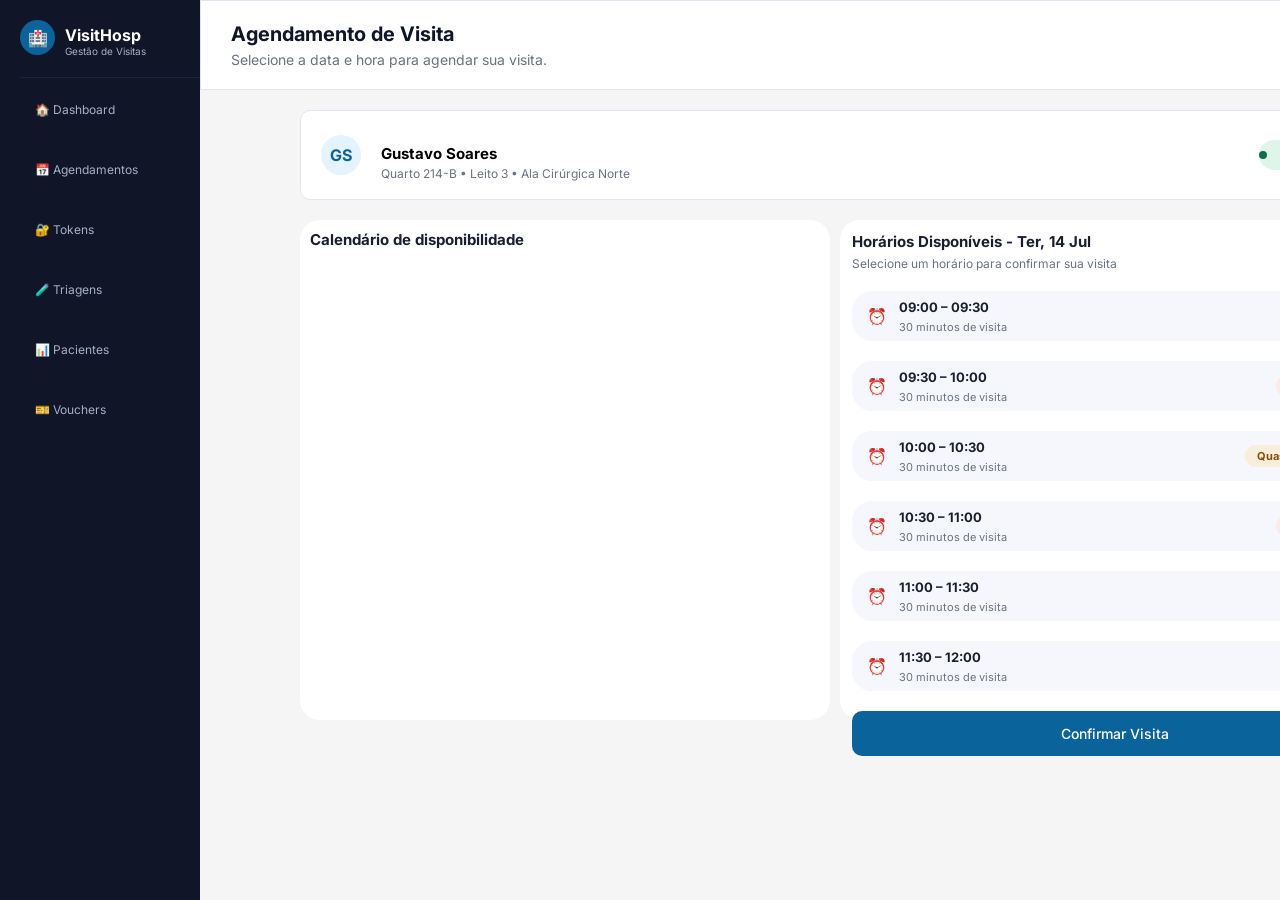
==== frontend/inicial.html @ 007fadff "início do frontend" ====
<!DOCTYPE html>
<html lang="en">
<head>
    <meta charset="UTF-8">
    <meta name="viewport" content="width=device-width, initial-scale=1.0">
    <title>Página de Entrada</title>
    <link rel="stylesheet" href="inicial.css">
        <link rel="preconnect" href="https://fonts.googleapis.com">
<link rel="preconnect" href="https://fonts.gstatic.com" crossorigin>
<link href="https://fonts.googleapis.com/css2?family=Inter:wght@400;500;600;700&display=swap" rel="stylesheet">
<script src="script.js" defer></script>
</head>
<body>
    <div id="page">
        <div class="menu">
            <div class="cabecalho-menu">
                <div class="logo">🏥</div>
                <div class="texts">
                    <h1>VisitHosp</h1>
                    <p>Gestão de Visitas</p>
                </div>
            </div>
            <hr class="line">
            <ul>
                <li><a href="dashboard.html">🏠 Dashboard</a></li>
                <li><a href="agendamentos.html">📅 Agendamentos</a></li>
                <li><a href="token.html">🔐 Tokens</a></li>
                <li><a href="relatorios.html">🧪 Triagens</a></li>
                <li><a href="pacientes.html">📊 Pacientes</a></li>
                <li><a href="vochers.html">🎫 Vouchers</a></li>
            </ul>
        </div>
        <div class="page-content">
            <header>
                <div class="header-title">
                    <h1>Agendamento de Visita</h1>
                    <p>Selecione a data e hora para agendar sua visita.</p>
                </div>
                <div class="header-actions">
                    <span>🔔</span>
                    <a href="" class="perfil-header">GS</a>
                </div>
            </header>
            <div class="info">
                <div class="perfil">GS</div>
                <div class="info-titles">
                    <h1>Gustavo Soares</h1>
                    <p>Quarto 214-B  •  Leito 3  •  Ala Cirúrgica Norte</p>
                </div>
                <div class="status-content">
                    <p class="status">Disponível</p>
                    <span class="circle"></span>
                </div>
            </div>
            <div class="agendamentos">
                <div class="callendar">
                    <h1>Calendário de disponibilidade</h1>
                </div>
                <div class="hours">
                    <h1>Horários Disponíveis - Ter, 14 Jul</h1>
                    <p>Selecione um horário para confirmar sua visita</p>
                    <div class="horarios-disponiveis">
                        <div class="style hor1">
                            <span>⏰</span>
                            <div class="info-horarios">
                                <h1>09:00 – 09:30</h1>
                                <p>30 minutos de visita</p>
                            </div>
                            <div class="status-hours">Livre</div>
                        </div>
                        <div class="style hor2">
                            <span>⏰</span>
                            <div class="info-horarios">
                                <h1>09:30 – 10:00</h1>
                                <p>30 minutos de visita</p>
                            </div>
                            <div class="status-hours-lotado">Lotado</div>
                        </div>
                        <div class="style hor3">
                            <span>⏰</span>
                            <div class="info-horarios">
                                <h1>10:00 – 10:30</h1>
                                <p>30 minutos de visita</p>
                            </div>
                            <div class="status-hours-quase">Quase cheio</div>
                        </div>
                        <div class="style hor4">
                            <span>⏰</span>
                            <div class="info-horarios">
                                <h1>10:30 – 11:00</h1>
                                <p>30 minutos de visita</p>
                            </div>
                            <div class="status-hours-lotado">Lotado</div>
                        </div>
                        <div class="style hor5">
                            <span>⏰</span>
                            <div class="info-horarios">
                                <h1>11:00 – 11:30</h1>
                                <p>30 minutos de visita</p>
                            </div>
                            <div class="status-hours">Livre</div>
                        </div>
                        <div class="style hor6">
                            <span>⏰</span>
                            <div class="info-horarios">
                                <h1>11:30 – 12:00</h1>
                                <p>30 minutos de visita</p>
                            </div>
                            <div class="status-hours">Livre</div>
                        </div>
                    </div>
                    <button id="confirma" onclick="confirmar()" class="btn-confirmar">Confirmar Visita</button>
                </div>
            </div>
        </div>
    </div>
</body>
</html>
---- frontend/inicial.css ----
*{
    margin: 0;
    padding: 0;
    box-sizing: border-box;
    font-family: 'Inter', sans-serif;
}

body{
    background-color: #F5F5F5;
}

.menu{
    background-color: #101628;
    width: 300px;
    height: 100vh;
}

#page{
    display: flex;
}

.logo{
    height: 35px;
    width: 35px;
    border-radius: 50%;
    background-color: #0B639C;
    display: flex;
    justify-content: center;
    align-items: center;
    font-size: 16px;
}



.cabecalho-menu{
    display: flex;
    padding: 20px;
}

.texts{
    display: flex;
    flex-direction: column;
    margin-left: 10px;
    margin-top: 5px;
}

.line {
    border: none;
    border-top: 1px solid #1A243D;
    width: 180px;
    margin-left: 20px;
}

.menu h1{
    color: #FFFFFF;
    font-size: 16px;
}

.menu p{
    font-size: 10px;
    color: #A6B0C4;
}
ul{
    margin-top: 20px;
    display: flex;
    flex-direction: column;
    gap: 40px;
    margin-left: 35px;
    list-style: none;
}

ul>li>a{
    text-decoration: none;
    color: #A6B0C4;
    font-size: 12px;
}

header{
    padding: 30px;
    display: flex;
    border: 1px solid #E0E5F2;
    justify-content: space-between;
    align-items: center;
    width: 1300px;
    background-color: #FFFFFF;
    height: 10vh;
}

.perfil-header{
    height: 40px;
    width: 40px;
    border-radius: 50%;
    background-color: #E5F2FF;
    position: relative;
    display: flex;
    justify-content: center;
    align-items: center;
    color: white;
    font-weight: bold;
    color: #0B639C;
    text-decoration: none;
    font-size: 10px;
}
.header-title{
    display: flex;
    flex-direction: column;
    gap: 5px;
}

.header-title h1{
    font-size: 20px;
    color: #101628;
}

.header-title p{
    font-size: 14px;
    color: #6B7280;
}

.header-actions{
    display: flex;
    gap: 10px;
    align-items: center;
    padding-right: 20px;
}

.agendamentos{
    display: flex;
}

.info{
    width: 1100px;
    height: 10vh;
    background-color: #FFFFFF;
    border: 1px solid #E0E5F2;
    display: flex;
    margin: auto;
    margin-top: 20px;
    align-items: center;
    border-radius: 10px;
}

.perfil{
    height: 40px;
    width: 40px;
    border-radius: 50%;
    background-color: #E5F2FF;
    position: relative;
    display: flex;
    justify-content: center;
    align-items: center;
    color: white;
    font-weight: bold;
    color: #0B639C;
    margin-left: 20px;
}

.info-titles{
    display: flex;
    flex-direction: column;
    gap: 3px;
    margin-left: 20px;
    margin-top: 15px;
}

.info-titles h1{
    font-size: 15px;
}

.info-titles p{
    font-size: 12px;
    color: #6B7280;
}

.status-content{
    display: flex;
    align-items: center;
    gap: 10px;
    margin-left: auto;
    margin-right: 20px;
}

.status{
    width: 120px;
    height: 30px;
    background-color: #E0F5EA;
    border-radius: 20px;
    text-align: center;
    color: #116E50;
    display: flex;
    justify-content: center;
    align-items: center;
    font-weight: bold;
    font-size: 14px;
}

.circle{
    width: 8px;
    height: 8px;
    border-radius: 50%;
    background-color: #116E50;
    position: absolute;
    margin-left: 10 px;
}

.callendar{
    margin-top: 20px;
    width: 530px;
    height: 500px;
    background-color: #FFFFFF;
    margin-left: 100px;
    border-radius: 20px;
}

.callendar h1{
    font-size: 15px;
    color: #1A1F2E;
    padding: 10px;
}
.hours{
    margin-top: 20px;
    width: 550px;
    height: 500px;
    background-color: #FFFFFF;
    margin-left: 10px;
    border-radius: 20px;
    padding: 12px;
}

.hours h1{
    font-size: 15px;
    color: #1A1F2E;
}

.hours p{
    font-size: 12px;
    color: #6B7280;
    margin-top: 5px;
}

.horarios-disponiveis{
    display: flex;
    flex-direction: column;
    gap: 20px;
    margin-top: 20px;
}

.style{
    width: 500px;
    height: 50px;
    background-color: #F5F7FC;
    border-radius: 20px;
    display: flex;
    align-items: center;
    padding: 0 15px;
    gap: 12px;
}

.info-horarios {
    display: flex;
    flex-direction: column;
    align-items: flex-start;
}

.info-horarios h1 {
    font-size: 13px;
}

.info-horarios p {
    font-size: 11px;
    color: #6B7280;
}

.status-hours {
    margin-left: auto;
    background-color: #E0F5EA;
    color: #116E50;
    font-size: 11px;
    padding: 4px 12px;
    font-weight: bold;
    border-radius: 20px;
}

.status-hours-lotado {
    margin-left: auto;
    background-color: #FCEBEB;
    color: #e24b4a;
    font-size: 11px;
    padding: 4px 12px;
    border-radius: 20px;
    font-weight: bold;
}

.status-hours-quase {
    margin-left: auto;
    background-color: #FAEEDA;
    color: #854F0B;
    font-size: 11px;
    padding: 4px 12px;
    border-radius: 20px;
    font-weight: bold;
}

.btn-confirmar {
    display: flex;
    justify-content: center;
    align-items: center;
    background-color: #0B639C;
    color: #FFFFFF;
    text-decoration: none;
    height: 45px;
    width: 100%;
    border-radius: 10px;
    margin-top: 20px;
    font-size: 14px;
    font-weight: 500;
    border: none;
}
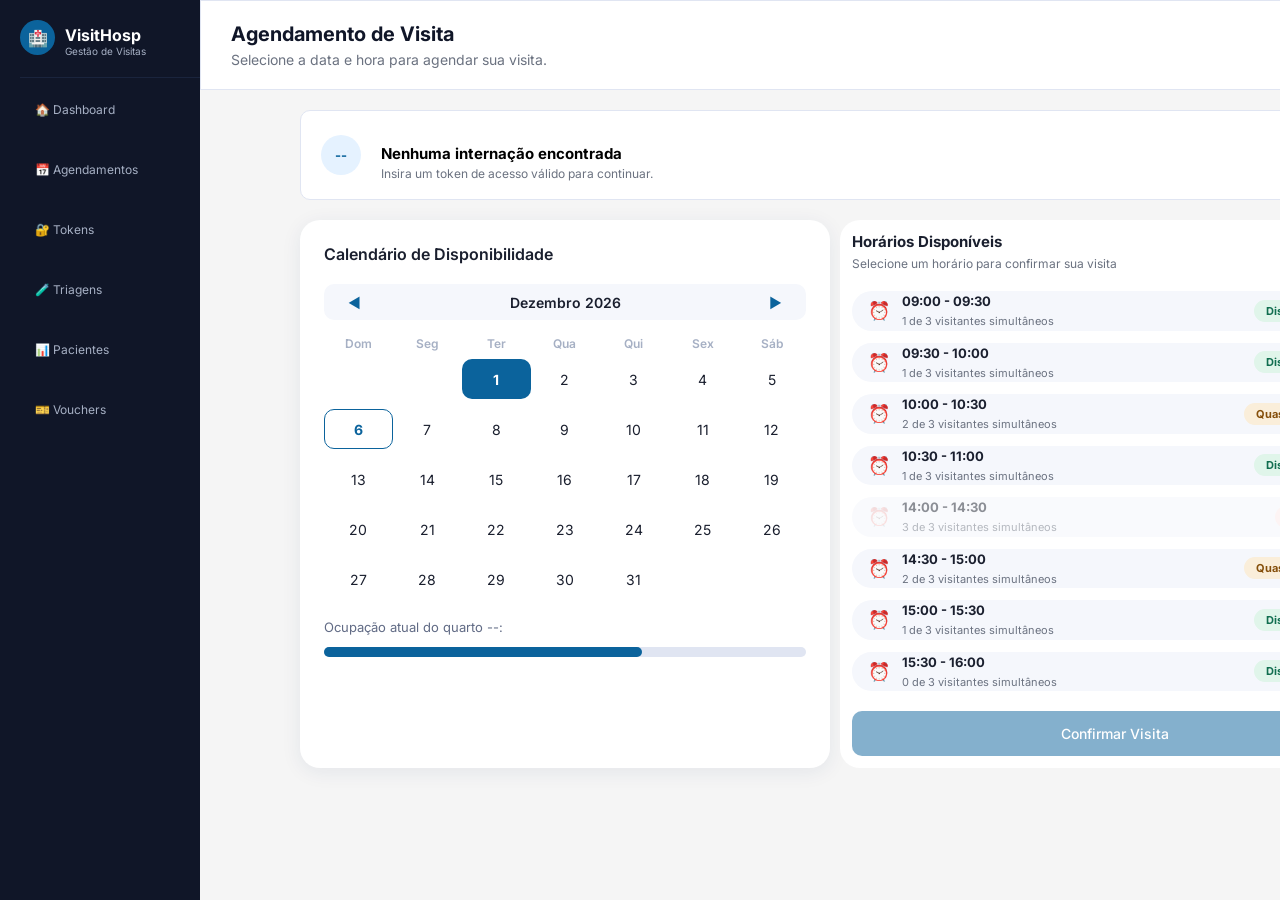
==== commit 134590f8: "update front apt" ====
--- a/frontend/inicial.html
+++ b/frontend/inicial.html
@@ -25,7 +25,7 @@
                 <li><a href="dashboard.html">🏠 Dashboard</a></li>
                 <li><a href="agendamentos.html">📅 Agendamentos</a></li>
                 <li><a href="token.html">🔐 Tokens</a></li>
-                <li><a href="relatorios.html">🧪 Triagens</a></li>
+                <li><a href="token.html">🧪 Triagens</a></li>
                 <li><a href="pacientes.html">📊 Pacientes</a></li>
                 <li><a href="vochers.html">🎫 Vouchers</a></li>
             </ul>
@@ -42,74 +42,36 @@
                 </div>
             </header>
             <div class="info">
-                <div class="perfil">GS</div>
+                <div class="perfil" id="patient-avatar">--</div>
                 <div class="info-titles">
-                    <h1>Gustavo Soares</h1>
-                    <p>Quarto 214-B  •  Leito 3  •  Ala Cirúrgica Norte</p>
+                    <h1 id="patient-name">Carregando...</h1>
+                    <p id="patient-location">Aguardando dados da internação...</p>
                 </div>
-                <div class="status-content">
-                    <p class="status">Disponível</p>
+                <div class="status-content" id="patient-status">
                     <span class="circle"></span>
+                    <span>--</span>
                 </div>
             </div>
             <div class="agendamentos">
                 <div class="callendar">
-                    <h1>Calendário de disponibilidade</h1>
+                    <h1>Calendário de Disponibilidade</h1>
+                    <div class="month-nav">
+                        <button class="nav-arrow" id="prev-month" aria-label="Mês anterior">◀</button>
+                        <span id="current-month">Carregando...</span>
+                        <button class="nav-arrow" id="next-month" aria-label="Próximo mês">▶</button>
+                    </div>
+                    <div class="weekdays">
+                        <span>Dom</span><span>Seg</span><span>Ter</span><span>Qua</span><span>Qui</span><span>Sex</span><span>Sáb</span>
+                    </div>
+                    <div id="calendar-grid"></div>
+                    <p class="occupancy-label">Ocupação atual do quarto <span id="room-number">--</span>:</p>
+                    <div class="occupancy-bar"><div class="occupancy-fill"></div></div>
                 </div>
                 <div class="hours">
-                    <h1>Horários Disponíveis - Ter, 14 Jul</h1>
+                    <h1>Horários Disponíveis</h1>
                     <p>Selecione um horário para confirmar sua visita</p>
-                    <div class="horarios-disponiveis">
-                        <div class="style hor1">
-                            <span>⏰</span>
-                            <div class="info-horarios">
-                                <h1>09:00 – 09:30</h1>
-                                <p>30 minutos de visita</p>
-                            </div>
-                            <div class="status-hours">Livre</div>
-                        </div>
-                        <div class="style hor2">
-                            <span>⏰</span>
-                            <div class="info-horarios">
-                                <h1>09:30 – 10:00</h1>
-                                <p>30 minutos de visita</p>
-                            </div>
-                            <div class="status-hours-lotado">Lotado</div>
-                        </div>
-                        <div class="style hor3">
-                            <span>⏰</span>
-                            <div class="info-horarios">
-                                <h1>10:00 – 10:30</h1>
-                                <p>30 minutos de visita</p>
-                            </div>
-                            <div class="status-hours-quase">Quase cheio</div>
-                        </div>
-                        <div class="style hor4">
-                            <span>⏰</span>
-                            <div class="info-horarios">
-                                <h1>10:30 – 11:00</h1>
-                                <p>30 minutos de visita</p>
-                            </div>
-                            <div class="status-hours-lotado">Lotado</div>
-                        </div>
-                        <div class="style hor5">
-                            <span>⏰</span>
-                            <div class="info-horarios">
-                                <h1>11:00 – 11:30</h1>
-                                <p>30 minutos de visita</p>
-                            </div>
-                            <div class="status-hours">Livre</div>
-                        </div>
-                        <div class="style hor6">
-                            <span>⏰</span>
-                            <div class="info-horarios">
-                                <h1>11:30 – 12:00</h1>
-                                <p>30 minutos de visita</p>
-                            </div>
-                            <div class="status-hours">Livre</div>
-                        </div>
-                    </div>
-                    <button id="confirma" onclick="confirmar()" class="btn-confirmar">Confirmar Visita</button>
+                    <div class="horarios-disponiveis" id="horarios-disponiveis"></div>
+                    <button id="confirma" onclick="confirmarAgendamento()" class="btn-confirmar" disabled>Confirmar Visita</button>
                 </div>
             </div>
         </div>
--- a/frontend/inicial.css
+++ b/frontend/inicial.css
@@ -29,8 +29,6 @@
     align-items: center;
     font-size: 16px;
 }
-
-
 
 .cabecalho-menu{
     display: flex;
@@ -153,6 +151,7 @@
     font-weight: bold;
     color: #0B639C;
     margin-left: 20px;
+    font-size: 13px;
 }
 
 .info-titles{
@@ -180,16 +179,11 @@
     margin-right: 20px;
 }
 
-.status{
-    width: 120px;
-    height: 30px;
+.status-content span:last-child{
     background-color: #E0F5EA;
-    border-radius: 20px;
-    text-align: center;
     color: #116E50;
-    display: flex;
-    justify-content: center;
-    align-items: center;
+    padding: 6px 16px;
+    border-radius: 20px;
     font-weight: bold;
     font-size: 14px;
 }
@@ -199,28 +193,126 @@
     height: 8px;
     border-radius: 50%;
     background-color: #116E50;
-    position: absolute;
-    margin-left: 10 px;
 }
 
 .callendar{
     margin-top: 20px;
     width: 530px;
-    height: 500px;
     background-color: #FFFFFF;
     margin-left: 100px;
     border-radius: 20px;
+    padding: 24px;
+    box-shadow: 0px 4px 20px rgba(26, 51, 102, 0.08);
 }
 
 .callendar h1{
-    font-size: 15px;
+    font-size: 16px;
+    font-weight: 600;
     color: #1A1F2E;
-    padding: 10px;
-}
+    padding: 0 0 20px 0;
+}
+
+.month-nav{
+    background-color: #F5F7FC;
+    border-radius: 10px;
+    height: 36px;
+    display: flex;
+    align-items: center;
+    justify-content: space-between;
+    padding: 0 16px;
+    margin-bottom: 16px;
+}
+
+.month-nav span{
+    font-size: 14px;
+    font-weight: 600;
+    color: #1A1F2E;
+}
+
+.nav-arrow{
+    background: none;
+    border: none;
+    color: #0B639C;
+    font-size: 14px;
+    cursor: pointer;
+    padding: 4px 8px;
+}
+
+.weekdays{
+    display: grid;
+    grid-template-columns: repeat(7, 1fr);
+    text-align: center;
+    margin-bottom: 8px;
+}
+
+.weekdays span{
+    font-size: 12px;
+    font-weight: 600;
+    color: #A6B0C4;
+}
+
+#calendar-grid{
+    display: grid;
+    grid-template-columns: repeat(7, 1fr);
+    row-gap: 10px;
+}
+
+.calendar-day{
+    background: none;
+    border: none;
+    font-family: 'Inter', sans-serif;
+    font-size: 14px;
+    color: #1A1F2E;
+    height: 40px;
+    border-radius: 10px;
+    cursor: pointer;
+}
+
+.calendar-day:hover{
+    background-color: #F5F7FC;
+}
+
+.calendar-day.empty{
+    cursor: default;
+    pointer-events: none;
+}
+
+.calendar-day.today{
+    border: 1.5px solid #0B639C;
+    font-weight: 700;
+    color: #0B639C;
+}
+
+.calendar-day.selected{
+    background-color: #0B639C;
+    color: #FFFFFF;
+    font-weight: 700;
+}
+
+.occupancy-label{
+    font-size: 13px;
+    color: #616B85;
+    margin-top: 20px;
+}
+
+.occupancy-bar{
+    width: 100%;
+    height: 10px;
+    background-color: #E0E5F2;
+    border-radius: 5px;
+    margin-top: 12px;
+}
+
+.occupancy-fill{
+    height: 100%;
+    background-color: #0B639C;
+    border-radius: 5px;
+    width: 66%;
+}
+
 .hours{
     margin-top: 20px;
     width: 550px;
-    height: 500px;
     background-color: #FFFFFF;
     margin-left: 10px;
     border-radius: 20px;
@@ -241,11 +333,13 @@
 .horarios-disponiveis{
     display: flex;
     flex-direction: column;
-    gap: 20px;
-    margin-top: 20px;
-}
-
-.style{
+    gap: 12px;
+    margin-top: 20px;
+    max-height: 400px;
+    overflow-y: auto;
+}
+
+button.style{
     width: 500px;
     height: 50px;
     background-color: #F5F7FC;
@@ -254,6 +348,24 @@
     align-items: center;
     padding: 0 15px;
     gap: 12px;
+    border: 1.5px solid transparent;
+    text-align: left;
+    font-family: 'Inter', sans-serif;
+    cursor: pointer;
+}
+
+.style.selected{
+    border-color: #0B639C;
+    background-color: #E5F2FF;
+}
+
+.style.lotado{
+    opacity: 0.5;
+    cursor: not-allowed;
+}
+
+.horario-icon{
+    font-size: 18px;
 }
 
 .info-horarios {
@@ -315,4 +427,10 @@
     font-size: 14px;
     font-weight: 500;
     border: none;
+    cursor: pointer;
+}
+
+.btn-confirmar:disabled{
+    opacity: 0.5;
+    cursor: not-allowed;
 }
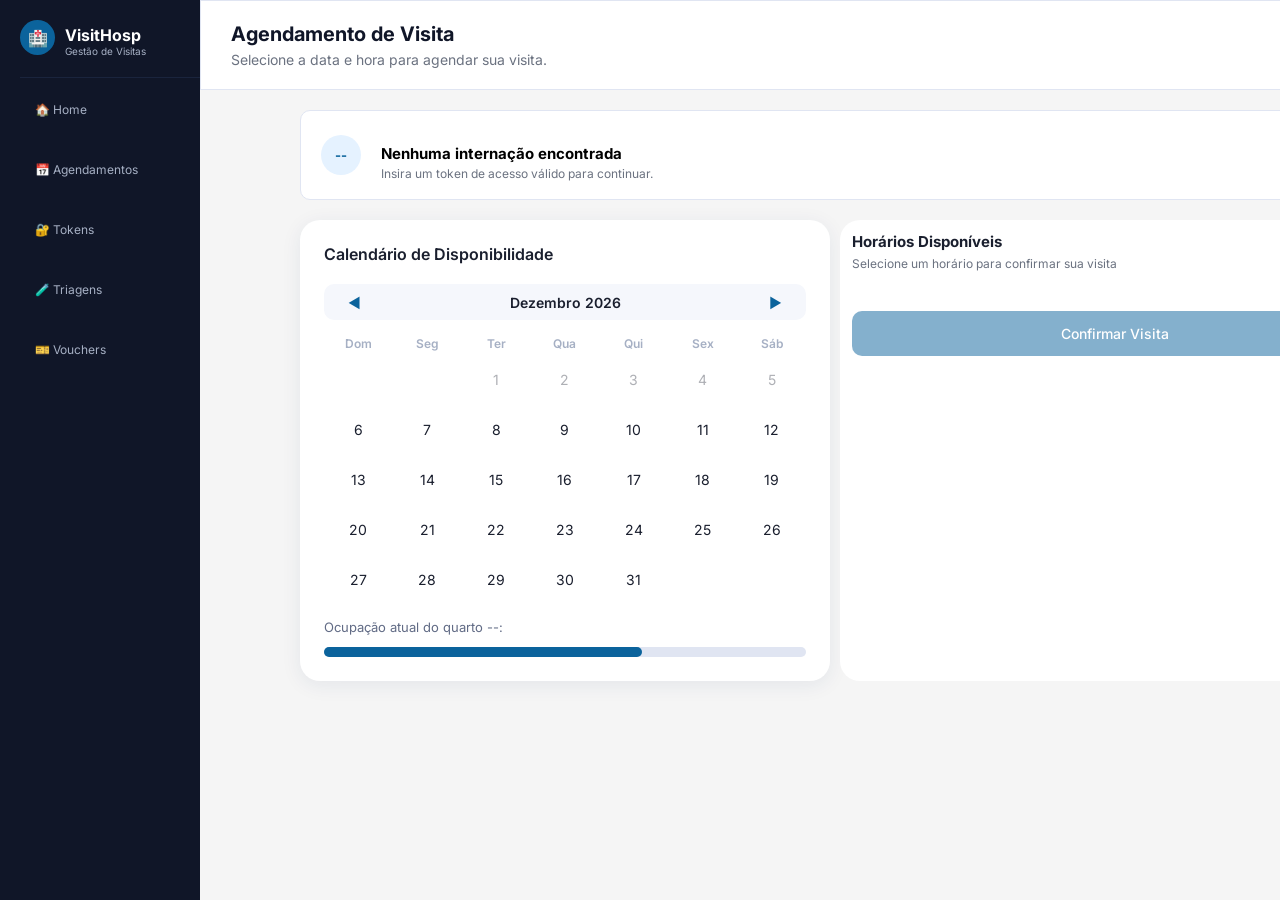
==== commit a76b153a: "commit final" ====
--- a/frontend/inicial.html
+++ b/frontend/inicial.html
@@ -22,12 +22,11 @@
             </div>
             <hr class="line">
             <ul>
-                <li><a href="dashboard.html">🏠 Dashboard</a></li>
-                <li><a href="agendamentos.html">📅 Agendamentos</a></li>
+                <li><a href="index.html">🏠 Home</a></li>
+                <li><a href="inicial.html">📅 Agendamentos</a></li>
                 <li><a href="token.html">🔐 Tokens</a></li>
                 <li><a href="token.html">🧪 Triagens</a></li>
-                <li><a href="pacientes.html">📊 Pacientes</a></li>
-                <li><a href="vochers.html">🎫 Vouchers</a></li>
+                <li><a href="qrcode.html">🎫 Vouchers</a></li>
             </ul>
         </div>
         <div class="page-content">
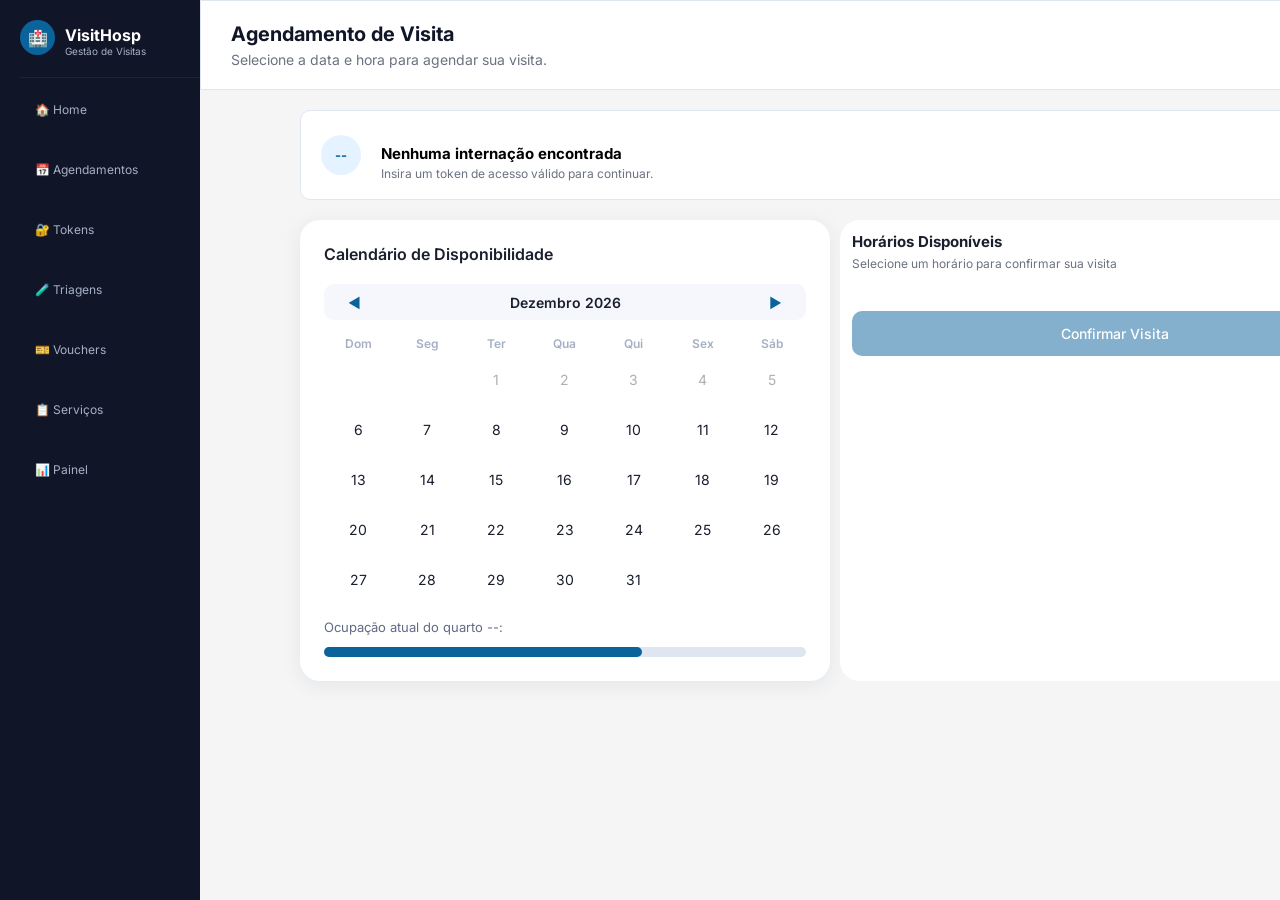
==== commit 7cbb0492: "Add access, booking, consultation, and link flows" ====
--- a/frontend/inicial.html
+++ b/frontend/inicial.html
@@ -27,6 +27,8 @@
                 <li><a href="token.html">🔐 Tokens</a></li>
                 <li><a href="token.html">🧪 Triagens</a></li>
                 <li><a href="qrcode.html">🎫 Vouchers</a></li>
+                <li><a href="servicos.html">📋 Serviços</a></li>
+                <li><a href="painel.html">📊 Painel</a></li>
             </ul>
         </div>
         <div class="page-content">
